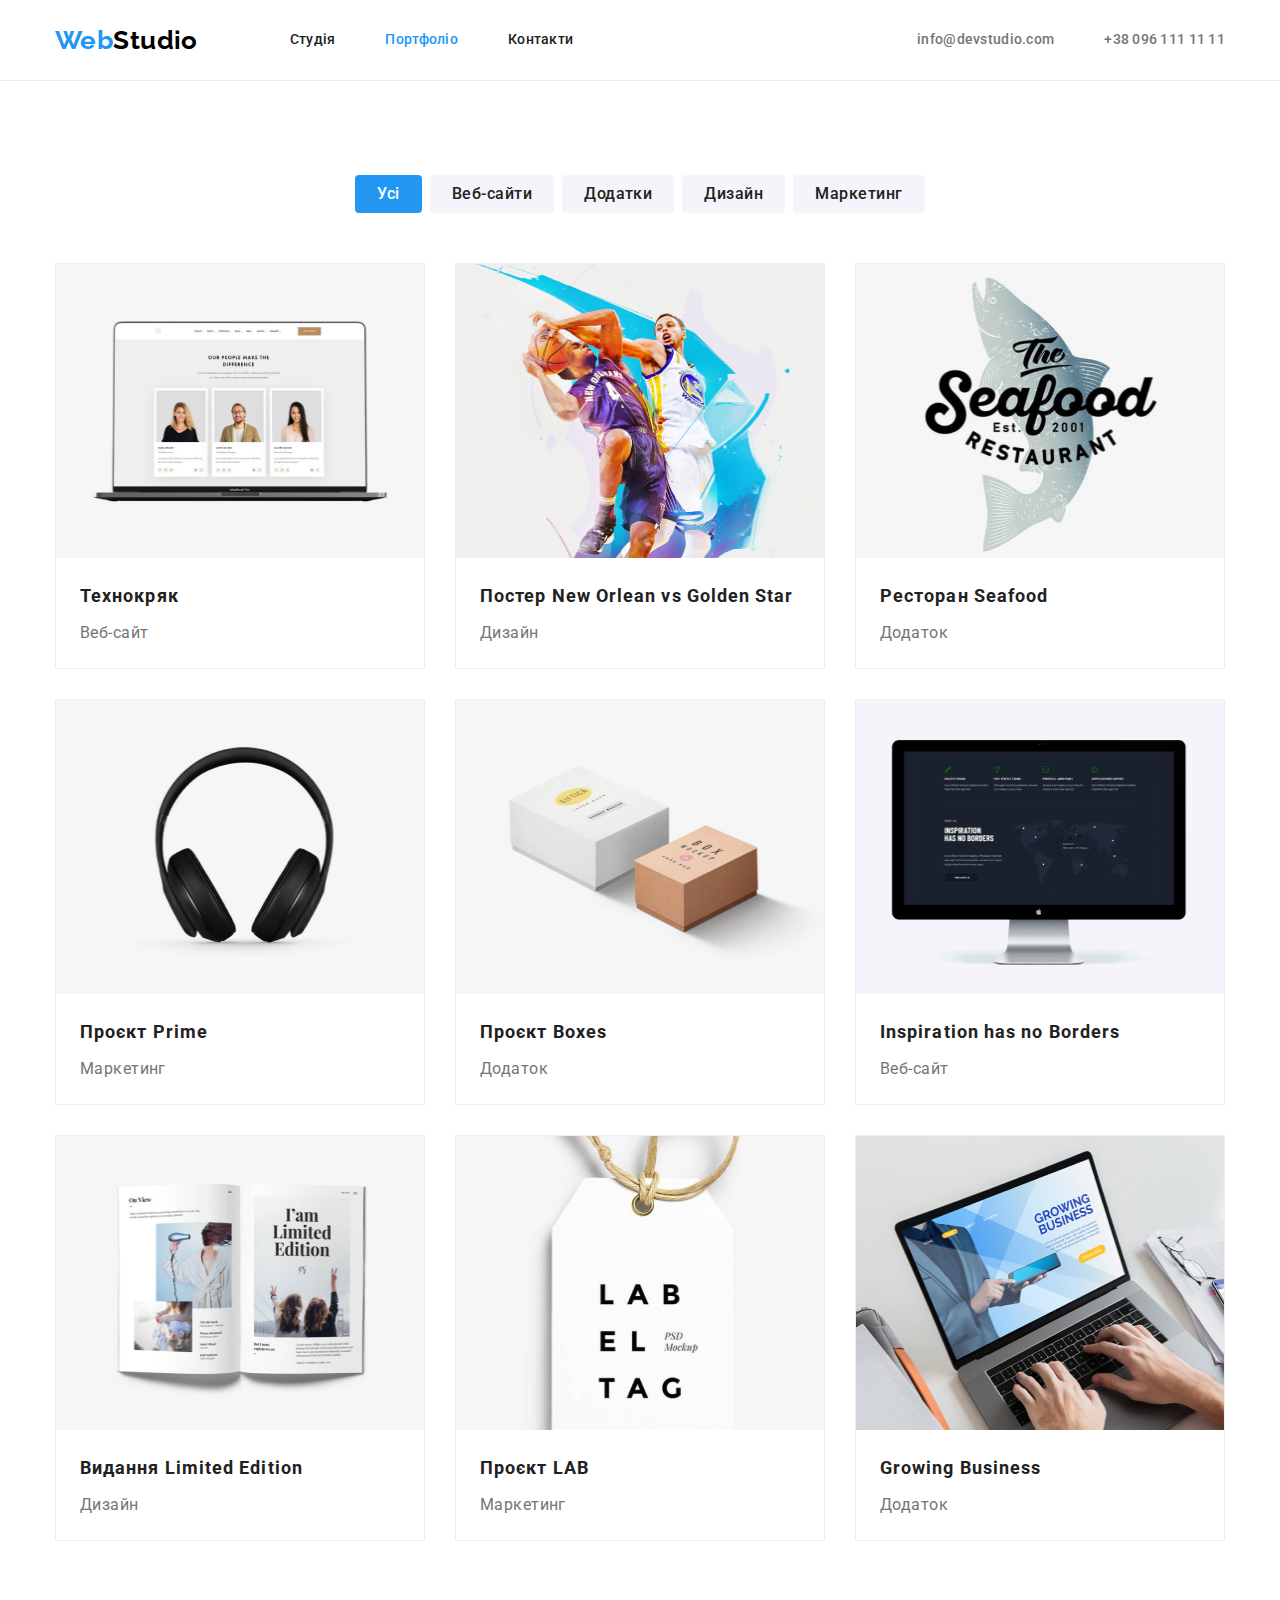
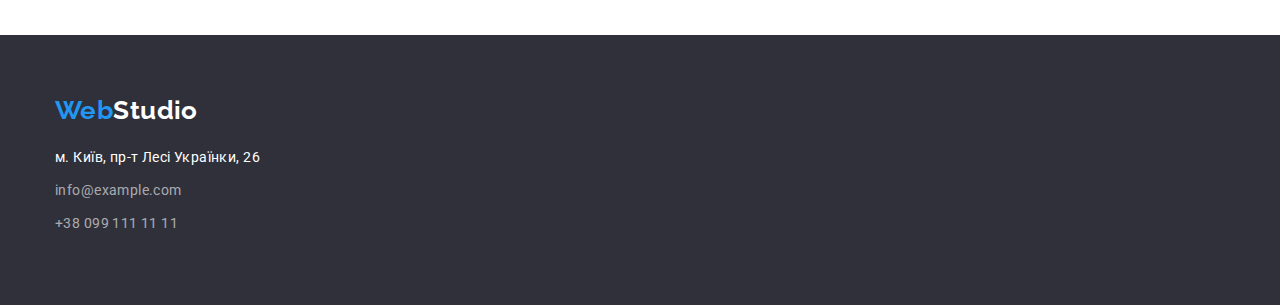
==== portfolio.html @ 9995747b "adds nothing" ====
<!DOCTYPE html>
<html lang="uk">
  <head>
    <meta charset="UTF-8" />
    <meta http-equiv="X-UA-Compatible" content="IE=edge" />
    <meta name="viewport" content="width=device-width, initial-scale=1.0" />
    <title>WebStudio-4</title>
    <link
      href="https://fonts.googleapis.com/css2?family=Raleway:wght@700&family=Roboto:wght@400;500;700;900&display=swap"
      rel="stylesheet"
    />
    <link
      rel="stylesheet"
      href="https://cdnjs.cloudflare.com/ajax/libs/modern-normalize/1.1.0/modern-normalize.min.css"
    />
    <link rel="stylesheet" href="./css/styles.css" />
  </head>
  <body>
    <!--Header-->
    <header class="header">
      <div class="container header-nav">
        <nav>
          <a href="./index.html" class="logo link"> <span>Web</span>Studio </a>

          <ul class="site-nav list">
            <li class="item">
              <a href="./index.html" class="link">Студія</a>
            </li>
            <li class="item">
              <a href="./portfolio.html" class="link current">Портфоліо</a>
            </li>
            <li class="item"><a href="" class="link">Контакти</a></li>
          </ul>
        </nav>

        <ul class="contact list">
          <li class="item">
            <a href="mailto:info@devstudio.com" class="link"
              >info@devstudio.com</a
            >
          </li>
          <li class="item">
            <a href="tel:+380961111111" class="link">+38 096 111 11 11</a>
          </li>
        </ul>
      </div>
    </header>

    <main>
      <section class="portfolio">
        <div class="container">
          <h1 class="hidden">Портфоліо</h1>
          <ul class="filtration list">
            <li><button type="button" class="button current">Усі</button></li>
            <li><button type="button" class="button">Веб-сайти</button></li>
            <li><button type="button" class="button">Додатки</button></li>
            <li><button type="button" class="button">Дизайн</button></li>
            <li><button type="button" class="button">Маркетинг</button></li>
          </ul>

          <ul class="works list">
            <li>
              <img
                src="./images/portfolio-1.jpg"
                alt="Макет сайту на ноутбуці"
                width="370"
                height="294"
              />
              <div class="work-cards">
                <h2 class="portfolio-title">Технокряк</h2>
                <p class="text">Веб-сайт</p>
              </div>
            </li>
            <li>
              <img
                src="./images/portfolio-2.jpg"
                alt="Два баскетболісти та мʼяч"
                width="370"
                height="294"
              />
              <div class="work-cards">
                <h2 class="portfolio-title">
                  Постер New Orlean vs Golden Star
                </h2>
                <p class="text">Дизайн</p>
              </div>
            </li>
            <li>
              <img
                src="./images/portfolio-3.jpg"
                alt="Лого рибного ресторану"
                width="370"
                height="294"
              />
              <div class="work-cards">
                <h2 class="portfolio-title">Ресторан Seafood</h2>
                <p class="text">Додаток</p>
              </div>
            </li>
            <li>
              <img
                src="./images/portfolio-4.jpg"
                alt="Навушники"
                width="370"
                height="294"
              />
              <div class="work-cards">
                <h2 class="portfolio-title">Проєкт Prime</h2>
                <p class="text">Маркетинг</p>
              </div>
            </li>
            <li>
              <img
                src="./images/portfolio-5.jpg"
                alt="Макет двух боксів"
                width="370"
                height="294"
              />
              <div class="work-cards">
                <h2 class="portfolio-title">Проєкт Boxes</h2>
                <p class="text">Додаток</p>
              </div>
            </li>
            <li>
              <img
                src="./images/portfolio-6.jpg"
                alt="Монітор з зображенням сайту"
                width="370"
                height="294"
              />
              <div class="work-cards">
                <h2 class="portfolio-title">Inspiration has no Borders</h2>
                <p class="text">Веб-сайт</p>
              </div>
            </li>
            <li>
              <img
                src="./images/portfolio-7.jpg"
                alt="Відкрита книга зі статею"
                width="370"
                height="294"
              />
              <div class="work-cards">
                <h2 class="portfolio-title">Видання Limited Edition</h2>
                <p class="text">Дизайн</p>
              </div>
            </li>
            <li>
              <img
                src="./images/portfolio-8.jpg"
                alt="Лейбл з логотипом"
                width="370"
                height="294"
              />
              <div class="work-cards">
                <h2 class="portfolio-title">Проєкт LAB</h2>
                <p class="text">Маркетинг</p>
              </div>
            </li>
            <li>
              <img
                src="./images/portfolio-9.jpg"
                alt="Ноутбук з презентацією"
                width="370"
                height="294"
              />
              <div class="work-cards">
                <h2 class="portfolio-title">Growing Business</h2>
                <p class="text">Додаток</p>
              </div>
            </li>
          </ul>
        </div>
      </section>
    </main>

    <!--Footer-->
    <footer class="footer">
      <div class="container">
        <a href="./index.html" class="logo link"> <span>Web</span>Studio </a>

        <address>
          <ul class="address list">
            <li><a href="" class="link">м. Київ, пр-т Лесі Українки, 26</a></li>
            <li>
              <a href="mailto:info@example.com" class="link add"
                >info@example.com</a
              >
            </li>
            <li>
              <a href="tel:+380991111111" class="link add">+38 099 111 11 11</a>
            </li>
          </ul>
        </address>
      </div>
    </footer>
  </body>
</html>
---- css/styles.css ----
/* #212121 h3-h2 */
/* #757575 p  */
/* #2196F3 accent */
/* #2F303A first section back */
/* #FFFFFF address */
/* rgba(255, 255, 255, 0.6) address(mail, phone) */
/* #F5F4FA buttons back */
/* #F5F5F5 main back color */
/* #F5F4FA secondary back color */
/* #2F303A footer and option back */

html {
    box-sizing: border-box;
}

*,
*::before,
*::after {
    box-sizing: inherit;
}

:root {
    --primary-text-color: #757575;
    --title-text-color: #212121;
    --accent-color: #2196F3;
    --primary-bg-color: #F5F5F5;
    --secondary-bg-color: #F5F4FA;
    --white-color: #FFFFFF;
    --logo-color: #000000;
    --hero-bg-color: #2F303A;
    --address-color:  rgba(255, 255, 255, 0.6);
    --border-color: #ECECEC;
    --cards-color: #EEEEEE;
}

body {
    background-color: var(--white-color);
    color: var(--primary-text-color);

    font-family: Roboto, sans-serif;
    letter-spacing: 0.03em;
    font-size: 14px;
}

/* Utility */

.list {
    margin: 0;
    padding: 0;

    list-style: none;
}

.link {
    text-decoration: none;
}

.button {
    border-radius: 4px;
    border-width: 0;
}

.container {
    width: 1200px;
    padding: 0 15px;
    margin: 0 auto;
}

section {
    padding: 94px 0;
}

img {
	display: block;
	max-width: 100%;
}

h1,
h2,
h3,
h4,
h5,
h6,
p {
    margin-top: 0;
    margin-bottom: 0;
}

.hidden {
    position: absolute;
    width: 1px;
    height: 1px;
    margin: -1px;
    border: 0;
    padding: 0;

    white-space: nowrap;
    clip-path: inset(100%);
    clip: rect(0 0 0 0);
    overflow: hidden;
}

/* header and footer */

.header {
    background-color: var(--white-color);
    border-bottom: 1px solid var(--border-color);
}

.header-nav {
    display: flex;
    align-items: center;
}

.header nav {
    display: flex;
	align-items: center;
}

.footer {
    padding: 60px 0;

    background-color: var(--hero-bg-color);
}

/* logo */

.header .logo {
    margin-right: 92px;

    color: var(--logo-color);

    font-family: Raleway;
    font-weight: 700;
    font-size: 26px;
    line-height: 1.19;
}

.logo span {
    color: var(--accent-color);
}

.footer .logo {
    margin-bottom: 20px;
    display: block;

    color: var(--white-color);

    font-family: Raleway;
    font-weight: 700;
    font-size: 26px;
    line-height: 1.19;
}

/* site nav header */

.site-nav {
    display: flex;
}

.site-nav .item:not(:first-child) {
    margin-left: 50px;
}

.site-nav .link {
    display: block;
    padding: 32px 0;

    color: var(--title-text-color);

    font-weight: 500;
    line-height: 1.14;
    letter-spacing: 0.02em;
}

.site-nav .link.current {
    color: var(--accent-color);
}

.site-nav .link:hover,
.site-nav .link:focus {
    color: var(--accent-color);
}

/* contact header */

.contact {
    display: flex;
    margin-left: auto;
}

.contact .item:not(:first-child) {
    margin-left: 50px;
}

.contact .link {
    display: block;
    padding: 32px 0;

    color: var(--primary-text-color);

    font-weight: 500;
    line-height: 1.14;
    letter-spacing: 0.02em;
}

.contact .link:hover,
.contact .link:focus {
    color: var(--accent-color);
}


/* address footer */

.address .link {
    display: block;
    color: var(--white-color);

    line-height: 1.71;
    font-style: normal;
}

.address li:not(last-child) {
    margin-bottom: 9px;
}

.address .link.add {
    color: var(--address-color);
}

.address .link.add:hover,
.address .link.add:focus {
    color: var(--accent-color);
}

/* index.html */

/* hero */

.hero {
    padding: 200px 0;

    max-width: 1600px;
    min-height: 600px;
    margin: 0 auto;
    background-size: cover;
    background-repeat: no-repeat;
    background-position: center;

    background-color: var(--hero-bg-color);
    background-image: linear-gradient(
        rgba(47, 48, 58, 0.4),
        rgba(47, 48, 58, 0.4) ),
         url(../images/bg-1.jpg);
}

.hero-title {
    margin: 0 auto;
    margin-bottom: 30px;
    width: 696px;

    color: var(--white-color);

    font-weight: 900;
    font-size: 44px;
    line-height: 1.36;
    text-align: center;
    letter-spacing: 0.06em;
    text-transform: uppercase;
}

.hero .button {
    padding: 10px 32px;
    margin: 0 auto;
    display: block;

    background-color: var(--accent-color);
    color: var(--white-color);
    cursor: pointer;
    box-shadow: 0px 4px 4px rgba(0, 0, 0, 0.15);

    font-family: inherit;
    font-weight: 700;
    font-size: 16px;
    line-height: 1.88;
    letter-spacing: 0.06em;
    text-align: center;
}

/* feature */

.feature .container {
    justify-content: space-between;
    align-items: center;
    margin: 0 auto;
}

.feature ul {
    display: flex;
}

.feature.list .item::before {
    display: block;
    margin-bottom: 30px;

    height: 120px;
    content: " ";
    background-repeat: no-repeat;
    background-position: center;
    background-color: var(--secondary-bg-color);
}

.feature.list .item:nth-child(1)::before {
    background-image: url(../images/svgs/antenna\ 1.svg);
}

.feature.list .item:nth-child(2)::before {
    background-image: url(../images/svgs/clock\ 1.svg);
}

.feature.list .item:nth-child(3)::before {
    background-image: url(../images/svgs/diagram\ 1.svg);
}

.feature.list .item:nth-child(4)::before {
    background-image: url(../images/svgs/astronaut\ 1.svg);
}

.feature.list li:not(:first-child) {
    margin-left: 30px;
}

.feature .item {
    width: 270px;
}

.feature .sub-title {
    margin-bottom: 10px;

    color: var(--title-text-color);

    font-size: 14px;
    font-weight: 700;
    line-height: 1.14;
    text-transform: uppercase;
}

.feature .text {
    line-height: 1.71;
}

/* example and team titles */

.team-title,
.examples-title {
    margin-bottom: 50px;

    color: var(--title-text-color);

    font-size: 36px;
    line-height: 1.17;
    text-align: center;
}

/* examples */

.examples-section {
    padding-top: 0;
}

.examples-section ul {
    margin-right: 0;
}

.examples.list {
    display: flex;
    padding-bottom: 0;
}

.examples.list li:not(:first-child) {
    margin-left: 30px;
}

/* team */

.team-section {

    background-color: var(--secondary-bg-color);
}

.team.list {
    display: flex;
    padding-bottom: 0;
    align-items: center;
    margin: 0 auto;
}

.team-section li:not(:first-child) {
    margin-left: 30px;
}

.team-section li {
    background-color: var(--white-color);
    box-shadow: 0px 1px 3px rgb(0 0 0 / 12%), 0px 1px 1px rgb(0 0 0 / 14%), 0px 2px 1px rgb(0 0 0 / 20%);
    border-radius: 0px 0px 4px 4px;
    text-align: center;
    min-height: 368px;
}

.team-cards {
    padding: 30px 0;
}

.team .subtitle {
    margin-bottom: 10px;

    color: var(--title-text-color);

    font-weight: 500;
    font-size: 16px;
    line-height: 1.19;
}

.team .position {
    font-size: 16px;
    line-height: 1.19;
}

/* portfolio.html */

.filtration.list {
    display: flex;
    align-items: center;
    margin: 0 auto;
    justify-content: center;
    margin-bottom: 50px;
}

.filtration .button {
    padding: 6px 22px;

    background-color: var(--secondary-bg-color);
    color: var(--title-text-color);
    cursor: pointer;

    font-family: inherit;
    font-weight: 500;
    font-size: 16px;
    line-height: 1.62;
    letter-spacing: 0.03em;
    text-align: center;
}

.filtration .button:hover,
.filtration .button:focus {
    background-color: var(--accent-color);
    color: var(--white-color);
    box-shadow: 0px 3px 1px rgba(0, 0, 0, 0.1), 0px 1px 2px rgba(0, 0, 0, 0.08), 0px 2px 2px rgba(0, 0, 0, 0.12);
}

.filtration .button.current {
    background-color: var(--accent-color);
    color: var(--white-color);
}

.filtration.list li:not(:first-child) {
    margin-left: 8px;
}

.works.list {
    display: flex;
    flex-wrap: wrap;
    margin: 0 auto;
}

.works.list li {
    margin-right: 30px;
    margin-bottom: 30px;
    min-height: 404px;
    max-width: 370px;

    background: var(--white-color);
    border: 1px solid var(--cards-color);
}

.works.list li:nth-child(3n) {
    margin-right: 0;
}

.works.list li:nth-last-child(-n + 3) {
    margin-bottom: 0;
}

.work-cards {
    padding: 20px 24px;
}

.portfolio-title {
    margin-bottom: 4px;

    color: var(--title-text-color);

    font-size: 18px;
    line-height: 2;
    letter-spacing: 0.06em;
}

.works .text {
    font-size: 16px;
    line-height: 1.88;
}
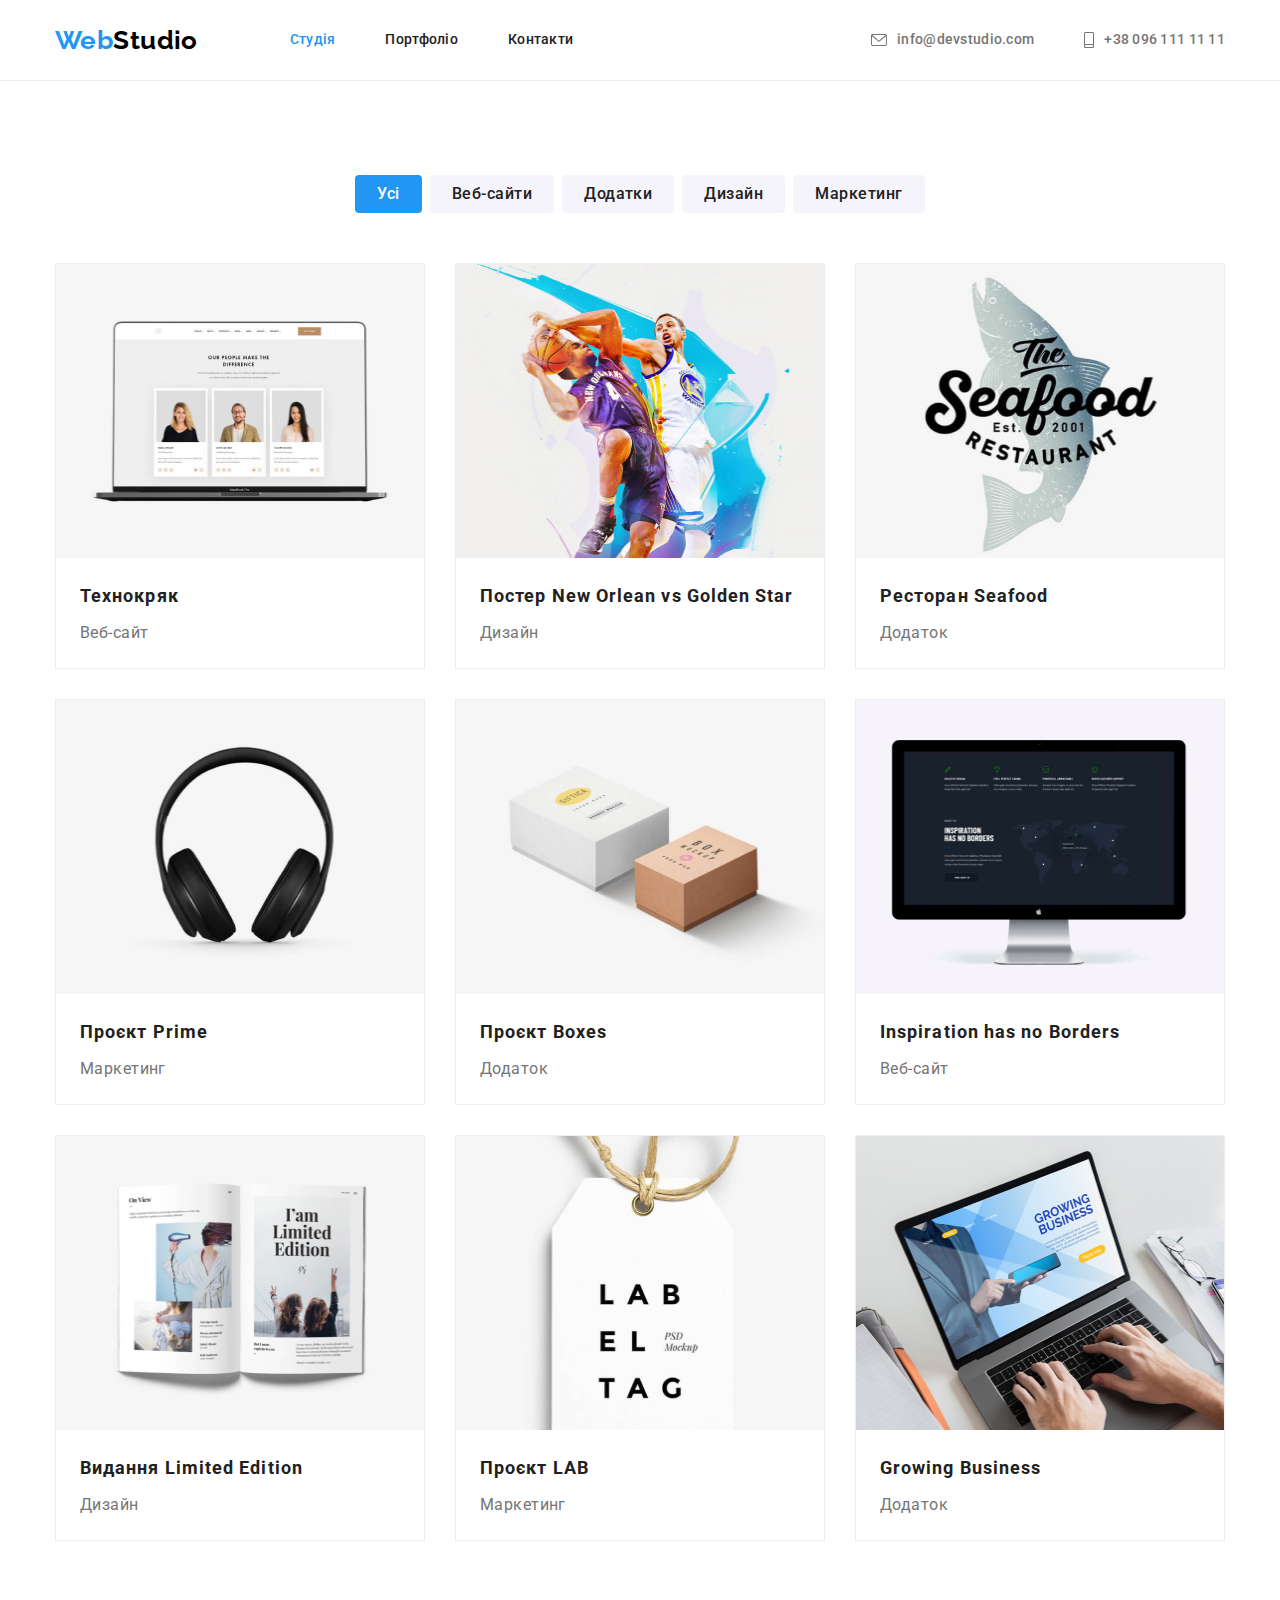
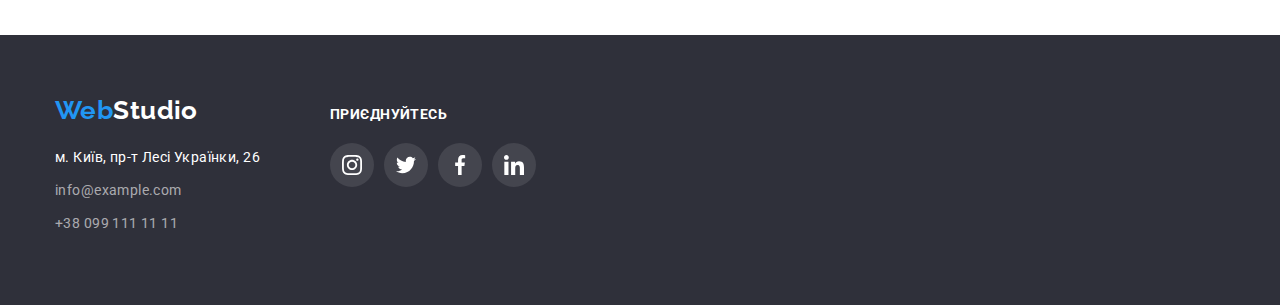
==== commit 46801a8f: "adds everything" ====
--- a/portfolio.html
+++ b/portfolio.html
@@ -24,10 +24,10 @@
 
           <ul class="site-nav list">
             <li class="item">
-              <a href="./index.html" class="link">Студія</a>
+              <a href="./index.html" class="link current">Студія</a>
             </li>
             <li class="item">
-              <a href="./portfolio.html" class="link current">Портфоліо</a>
+              <a href="./portfolio.html" class="link">Портфоліо</a>
             </li>
             <li class="item"><a href="" class="link">Контакти</a></li>
           </ul>
@@ -35,12 +35,20 @@
 
         <ul class="contact list">
           <li class="item">
-            <a href="mailto:info@devstudio.com" class="link"
-              >info@devstudio.com</a
-            >
+            <a href="mailto:info@devstudio.com" class="link">
+              <svg class="contact-item" width="16" height="12">
+                <use href="./images/svgs/icons.svg#mailto"></use>
+              </svg>
+              info@devstudio.com
+            </a>
           </li>
           <li class="item">
-            <a href="tel:+380961111111" class="link">+38 096 111 11 11</a>
+            <a href="tel:+380961111111" class="link">
+              <svg class="contact-item" width="10" height="16">
+                <use href="./images/svgs/icons.svg#tel"></use>
+              </svg>
+              +38 096 111 11 11
+            </a>
           </li>
         </ul>
       </div>
@@ -177,21 +185,76 @@
     <!--Footer-->
     <footer class="footer">
       <div class="container">
-        <a href="./index.html" class="logo link"> <span>Web</span>Studio </a>
-
-        <address>
-          <ul class="address list">
-            <li><a href="" class="link">м. Київ, пр-т Лесі Українки, 26</a></li>
-            <li>
-              <a href="mailto:info@example.com" class="link add"
-                >info@example.com</a
-              >
-            </li>
-            <li>
-              <a href="tel:+380991111111" class="link add">+38 099 111 11 11</a>
-            </li>
-          </ul>
-        </address>
+        <div class="footer-left">
+          <a href="./index.html" class="logo link"> <span>Web</span>Studio </a>
+
+          <address>
+            <ul class="address list">
+              <li>
+                <a href="" class="link">м. Київ, пр-т Лесі Українки, 26</a>
+              </li>
+              <li>
+                <a href="mailto:info@example.com" class="link add"
+                  >info@example.com</a
+                >
+              </li>
+              <li>
+                <a href="tel:+380991111111" class="link add"
+                  >+38 099 111 11 11</a
+                >
+              </li>
+            </ul>
+          </address>
+        </div>
+        <div class="footer-right">
+          <h2 class="footer-title">Приєднуйтесь</h2>
+          <ul class="footer-links list">
+            <li class="footer-links-item">
+              <a
+                href="https://www.instagram.com/"
+                target="_blank"
+                class="social-link"
+              >
+                <svg class="social-icon">
+                  <use href="./images/svgs/icons.svg#instagram"></use>
+                </svg>
+              </a>
+            </li>
+            <li class="footer-links-item">
+              <a
+                href="https://www.twitter.com/"
+                target="_blank"
+                class="social-link"
+              >
+                <svg class="social-icon">
+                  <use href="./images/svgs/icons.svg#twitter"></use>
+                </svg>
+              </a>
+            </li>
+            <li class="footer-links-item">
+              <a
+                href="https://www.facebook.com/"
+                target="_blank"
+                class="social-link"
+              >
+                <svg class="social-icon">
+                  <use href="./images/svgs/icons.svg#facebook"></use>
+                </svg>
+              </a>
+            </li>
+            <li class="footer-links-item">
+              <a
+                href="https://www.linkedin.com/"
+                target="_blank"
+                class="social-link"
+              >
+                <svg class="social-icon">
+                  <use href="./images/svgs/icons.svg#linkedin"></use>
+                </svg>
+              </a>
+            </li>
+          </ul>
+        </div>
       </div>
     </footer>
   </body>
--- a/css/styles.css
+++ b/css/styles.css
@@ -31,6 +31,9 @@
     --address-color:  rgba(255, 255, 255, 0.6);
     --border-color: #ECECEC;
     --cards-color: #EEEEEE;
+    --social-color: #afb1b8;
+    --clients-border: #AFB1B8;
+    --footer-social-bg: rgba(255, 255, 255, 0.1);
 }
 
 body {
@@ -100,6 +103,24 @@
     overflow: hidden;
 }
 
+/* social team amd footer */
+
+.social-link {
+    display: flex;
+    align-items: center;
+    justify-content: center;
+    width: 44px;
+    height: 44px;
+    border-radius: 50%;
+    color: var(--social-color);
+}
+
+.social-icon {
+    width: 20px;
+    height: 20px;
+    fill: currentColor;
+}
+
 /* header and footer */
 
 .header {
@@ -152,6 +173,45 @@
     line-height: 1.19;
 }
 
+.footer-right {
+    margin-left: 70px;
+}
+
+.footer-title {
+    margin-bottom: 20px;
+
+    text-transform: uppercase;
+    font-size: 14px;
+    line-height: 1.14;
+    color: var(--white-color);
+}
+
+.footer .container {
+    display: flex;
+    align-items: baseline;
+}
+
+.footer-links {
+    display: flex;
+}
+
+footer .social-link:hover, footer .social-link:focus {
+    color: var(--white-color);
+    background-color: var(--accent-color);
+}
+
+footer .social-link {
+    background-color: var(--footer-social-bg);
+}
+
+.footer-links-item:not(:last-child) {
+    margin-right: 10px;
+}
+
+footer .social-icon {
+    fill: var(--white-color);
+}
+
 /* site nav header */
 
 .site-nav {
@@ -194,7 +254,8 @@
 }
 
 .contact .link {
-    display: block;
+    display: flex;
+    align-items: center;
     padding: 32px 0;
 
     color: var(--primary-text-color);
@@ -209,7 +270,15 @@
     color: var(--accent-color);
 }
 
-
+.contact.list {
+    display: flex;
+    align-items: center;
+}
+
+.contact-item {
+    fill: currentColor;
+    margin-right: 10px;
+}
 /* address footer */
 
 .address .link {
@@ -299,31 +368,15 @@
     display: flex;
 }
 
-.feature.list .item::before {
-    display: block;
+.feature-thumb {
+    display: flex;
+    align-items: center;
+    justify-content: center;
+
+    height: 120px;
+    background-color: var(--secondary-bg-color);
     margin-bottom: 30px;
-
-    height: 120px;
-    content: " ";
-    background-repeat: no-repeat;
-    background-position: center;
-    background-color: var(--secondary-bg-color);
-}
-
-.feature.list .item:nth-child(1)::before {
-    background-image: url(../images/svgs/antenna\ 1.svg);
-}
-
-.feature.list .item:nth-child(2)::before {
-    background-image: url(../images/svgs/clock\ 1.svg);
-}
-
-.feature.list .item:nth-child(3)::before {
-    background-image: url(../images/svgs/diagram\ 1.svg);
-}
-
-.feature.list .item:nth-child(4)::before {
-    background-image: url(../images/svgs/astronaut\ 1.svg);
+    border-radius: 4px;
 }
 
 .feature.list li:not(:first-child) {
@@ -395,11 +448,7 @@
     margin: 0 auto;
 }
 
-.team-section li:not(:first-child) {
-    margin-left: 30px;
-}
-
-.team-section li {
+.team-main {
     background-color: var(--white-color);
     box-shadow: 0px 1px 3px rgb(0 0 0 / 12%), 0px 1px 1px rgb(0 0 0 / 14%), 0px 2px 1px rgb(0 0 0 / 20%);
     border-radius: 0px 0px 4px 4px;
@@ -407,6 +456,10 @@
     min-height: 368px;
 }
 
+.team-main:not(:first-child) {
+    margin-left: 30px;
+}
+
 .team-cards {
     padding: 30px 0;
 }
@@ -422,8 +475,78 @@
 }
 
 .team .position {
+    margin-bottom: 16px;
+
     font-size: 16px;
     line-height: 1.19;
+}
+
+.team-links {
+    display: flex;
+    justify-content: center;
+}
+
+.team-links-item:not(:last-child) {
+    margin-right: 10px;
+}
+
+.team .social-link:hover, .team .social-link:focus {
+    color: var(--white-color);
+    background-color: var(--accent-color);
+}
+
+/* clients */
+
+.clients-title {
+    margin-bottom: 50px;
+
+    font-size: 36px;
+    line-height: 1.17;
+    text-align: center;
+    color: var(--title-text-color);
+}
+
+.clients-list {
+    display: flex;
+    align-items: center;
+    justify-content: center;
+}
+
+/* .clients-list li {
+
+    border: 1px solid var(--clients-border);
+    border-radius: 4px;
+    width: 170px;
+    height: 92px;
+} */
+
+.clients-list li:not(:first-child) {
+    margin-left: 30px;
+}
+
+.clients-link {
+    display: flex;
+    align-items: center;
+    justify-content: center;
+
+    color: var(--clients-border);
+    width: 170px;
+    height: 92px;
+    border: 1px solid var(--clients-border);
+    border-radius: 4px;
+    width: 170px;
+    height: 92px;
+}
+
+.clients-icon {
+    width: 106px;
+    height: 60px;
+    fill: currentColor;
+}
+
+.clients-link:hover, .clients-link:focus {
+    border-color: var(--accent-color);
+    color: var(--accent-color);
 }
 
 /* portfolio.html */
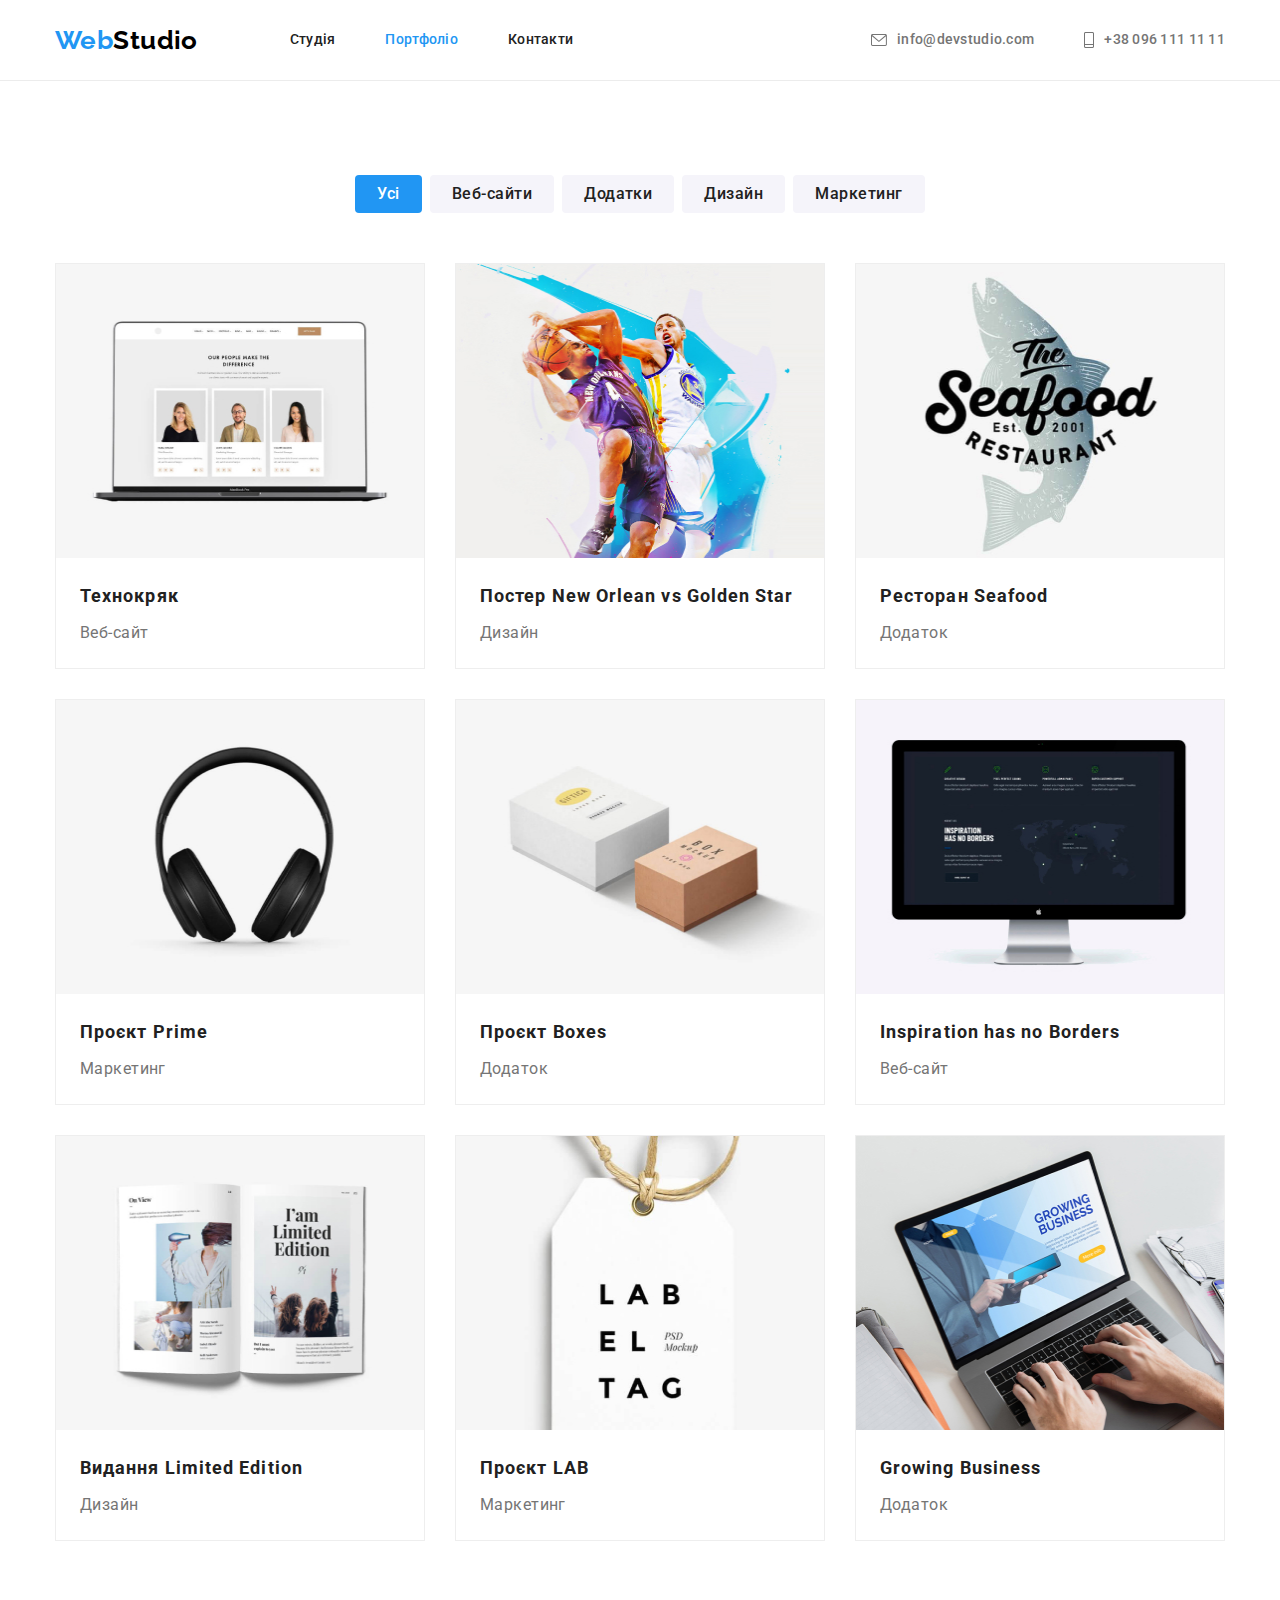
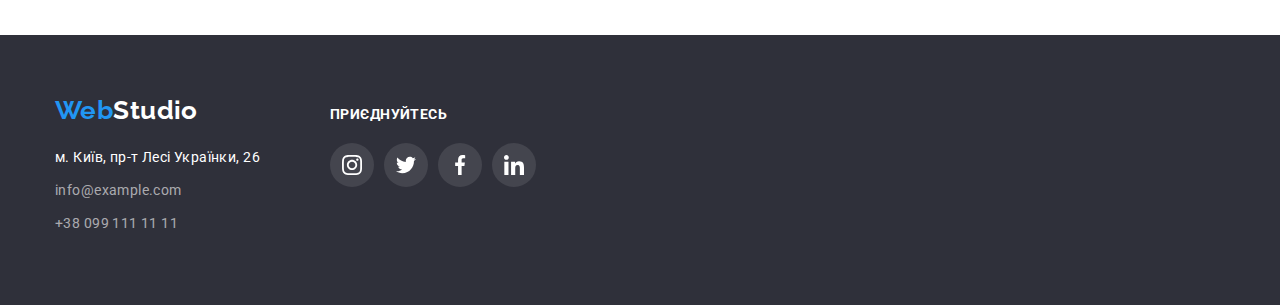
==== commit d3214486: "fixes current" ====
--- a/portfolio.html
+++ b/portfolio.html
@@ -24,10 +24,10 @@
 
           <ul class="site-nav list">
             <li class="item">
-              <a href="./index.html" class="link current">Студія</a>
+              <a href="./index.html" class="link">Студія</a>
             </li>
             <li class="item">
-              <a href="./portfolio.html" class="link">Портфоліо</a>
+              <a href="./portfolio.html" class="link current">Портфоліо</a>
             </li>
             <li class="item"><a href="" class="link">Контакти</a></li>
           </ul>
